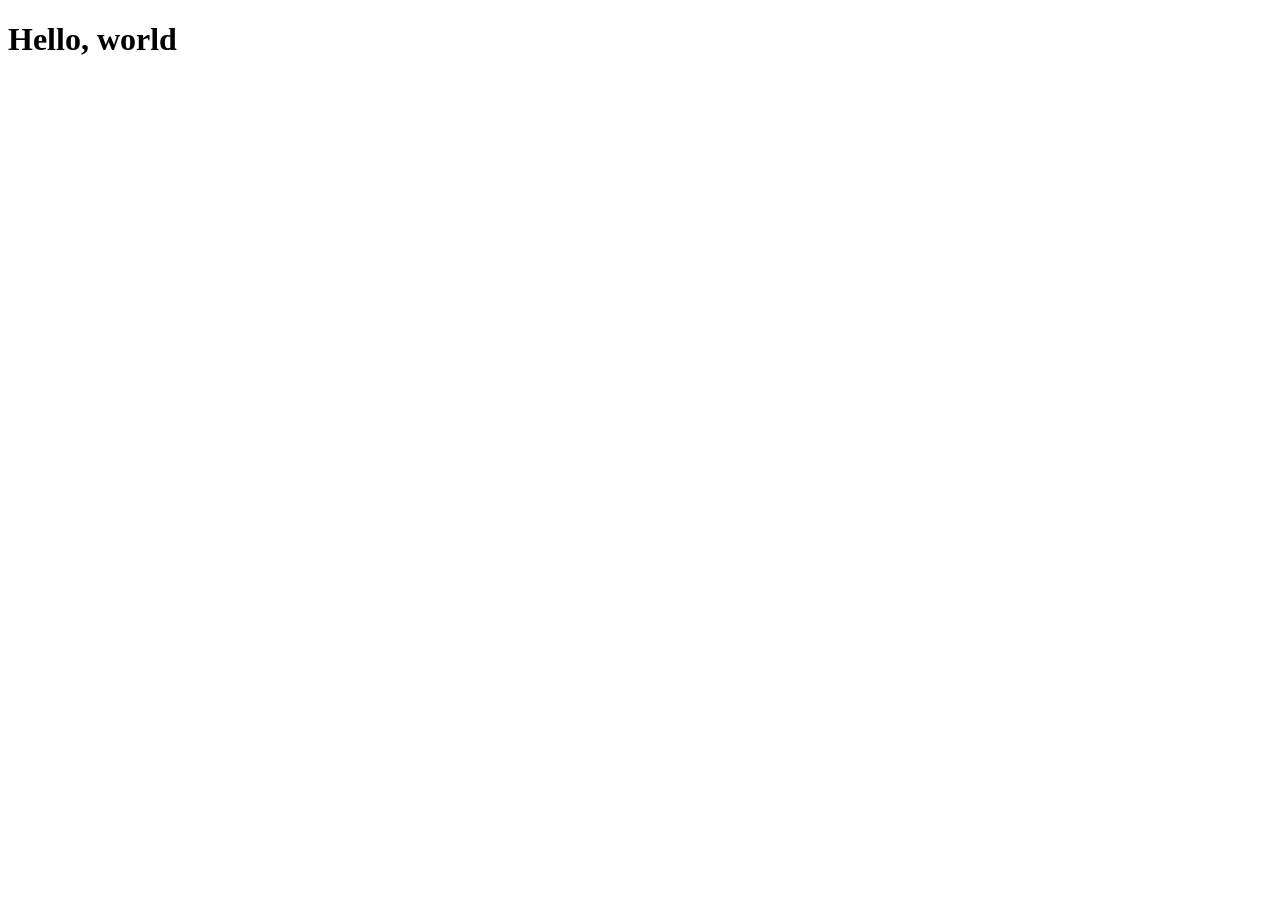
==== index.html @ 412cfb42 "feat: add hello world page Co-Authored-By: Claude Opus 5.5 (1M context) <noreply@anthropic.com>" ====
<!doctype html>
<html lang="en">
<head>
  <meta charset="utf-8">
  <meta name="viewport" content="width=device-width, initial-scale=1">
  <title>Nora van Vleet</title>
</head>
<body>
  <h1>Hello, world</h1>
</body>
</html>
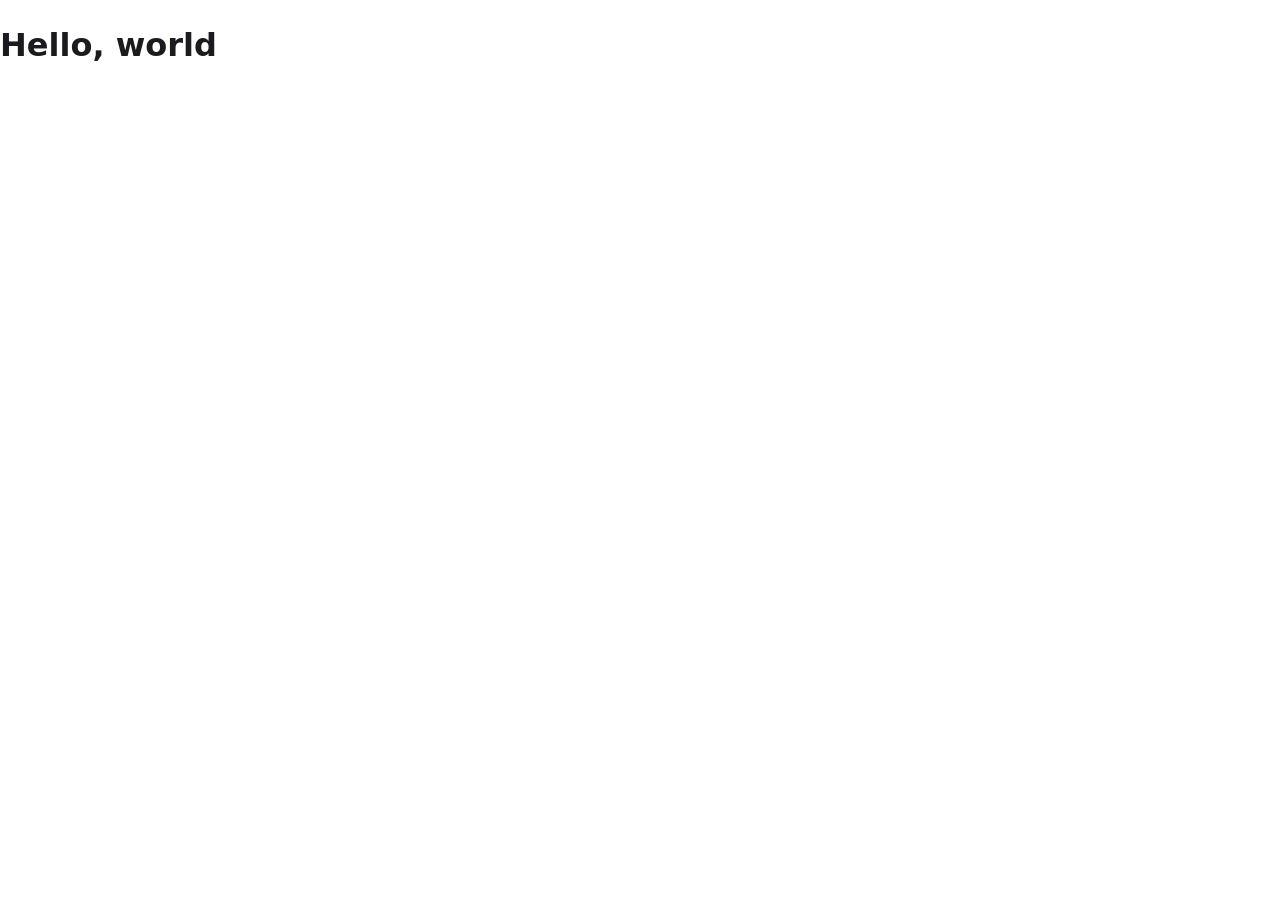
==== commit 3804cf91: "feat: add color palette styles Co-Authored-By: Claude Opus 5.5 (1M context) <noreply@anthropic.com>" ====
--- a/index.html
+++ b/index.html
@@ -3,7 +3,8 @@
 <head>
   <meta charset="utf-8">
   <meta name="viewport" content="width=device-width, initial-scale=1">
-  <title>Nora van Vleet</title>
+  <title>Nora Van Vleet</title>
+  <link rel="stylesheet" href="styles.css">
 </head>
 <body>
   <h1>Hello, world</h1>
--- a/styles.css
+++ b/styles.css
@@ -0,0 +1,17 @@
+:root {
+  --color-bg: #FFFFFF;
+  --color-surface: #F7F0F4;
+  --color-text: #1A1A1F;
+  --color-muted: #5C5A63;
+  --color-primary: #C8186C;
+  --color-secondary: #1E3A5F;
+  --color-on-primary: #FFFFFF;
+}
+
+body {
+  margin: 0;
+  background: var(--color-bg);
+  color: var(--color-text);
+  font-family: system-ui, -apple-system, "Segoe UI", Roboto, sans-serif;
+  line-height: 1.5;
+}
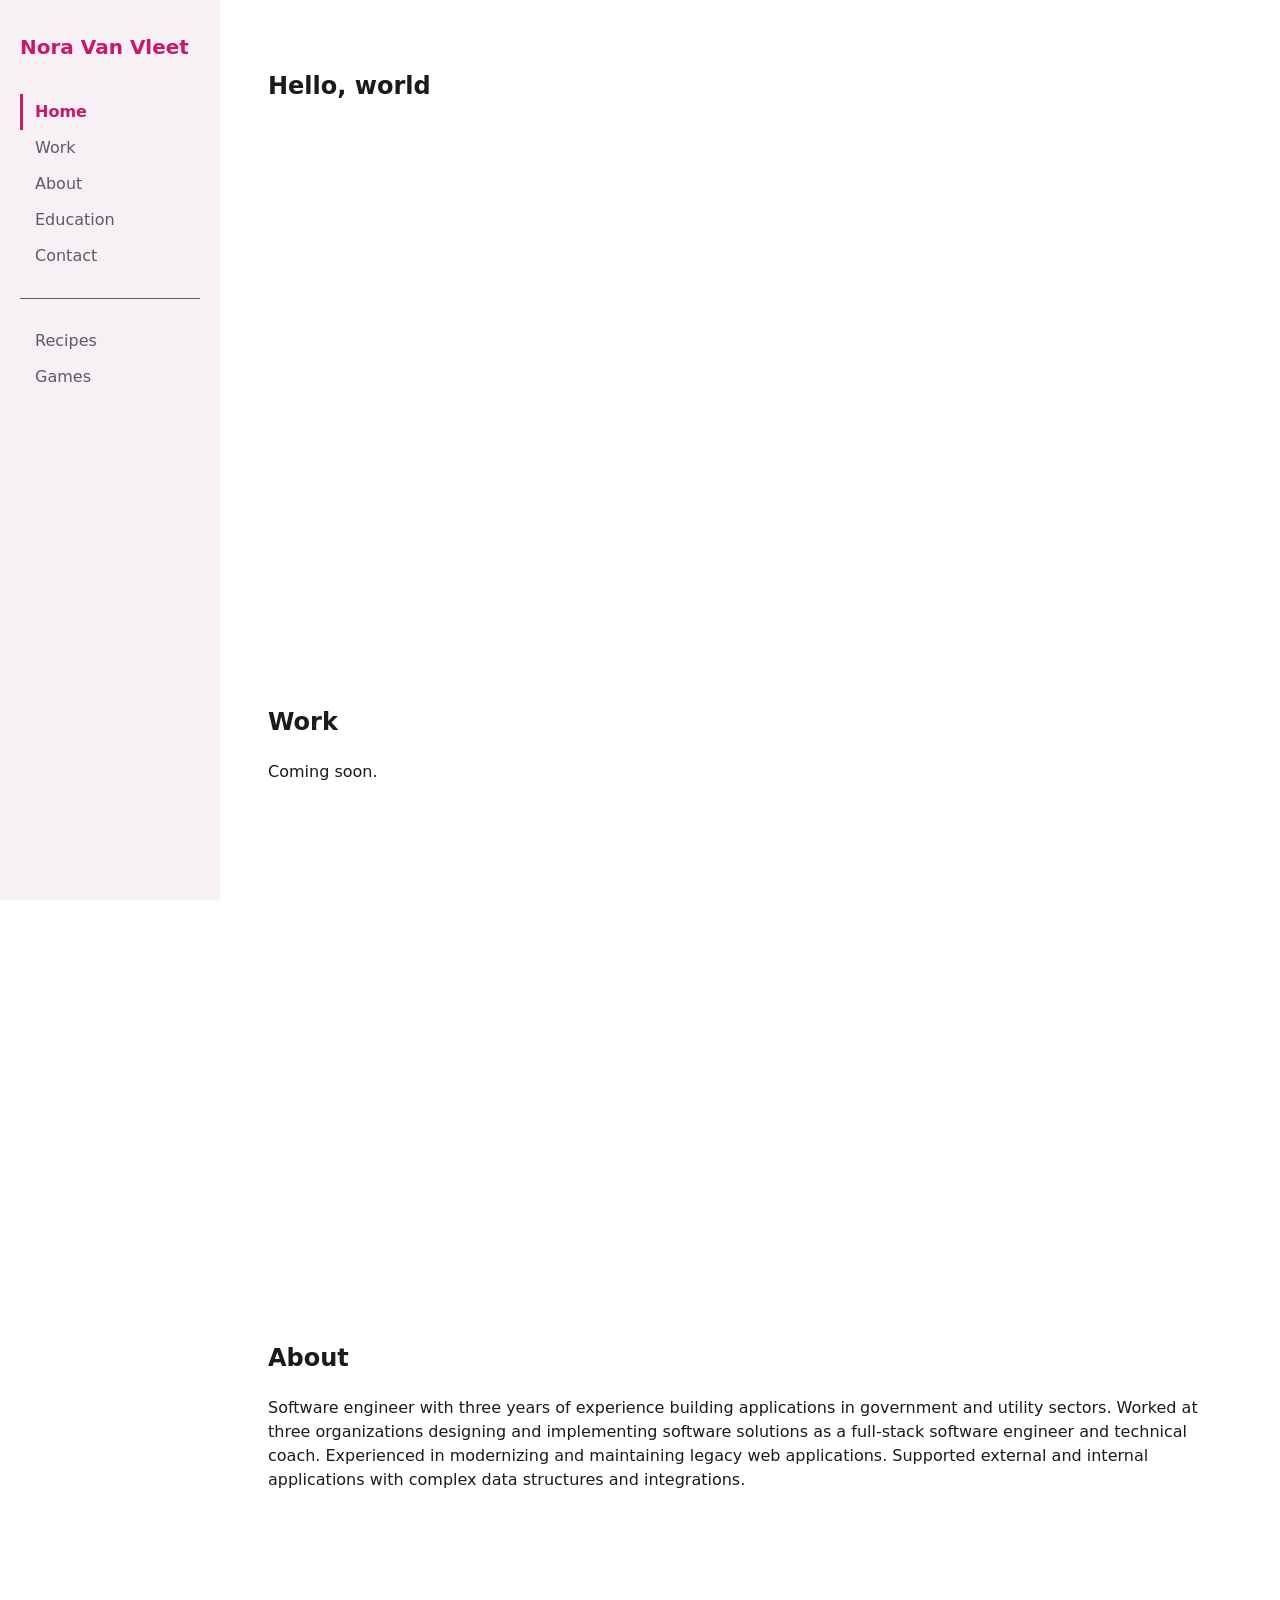
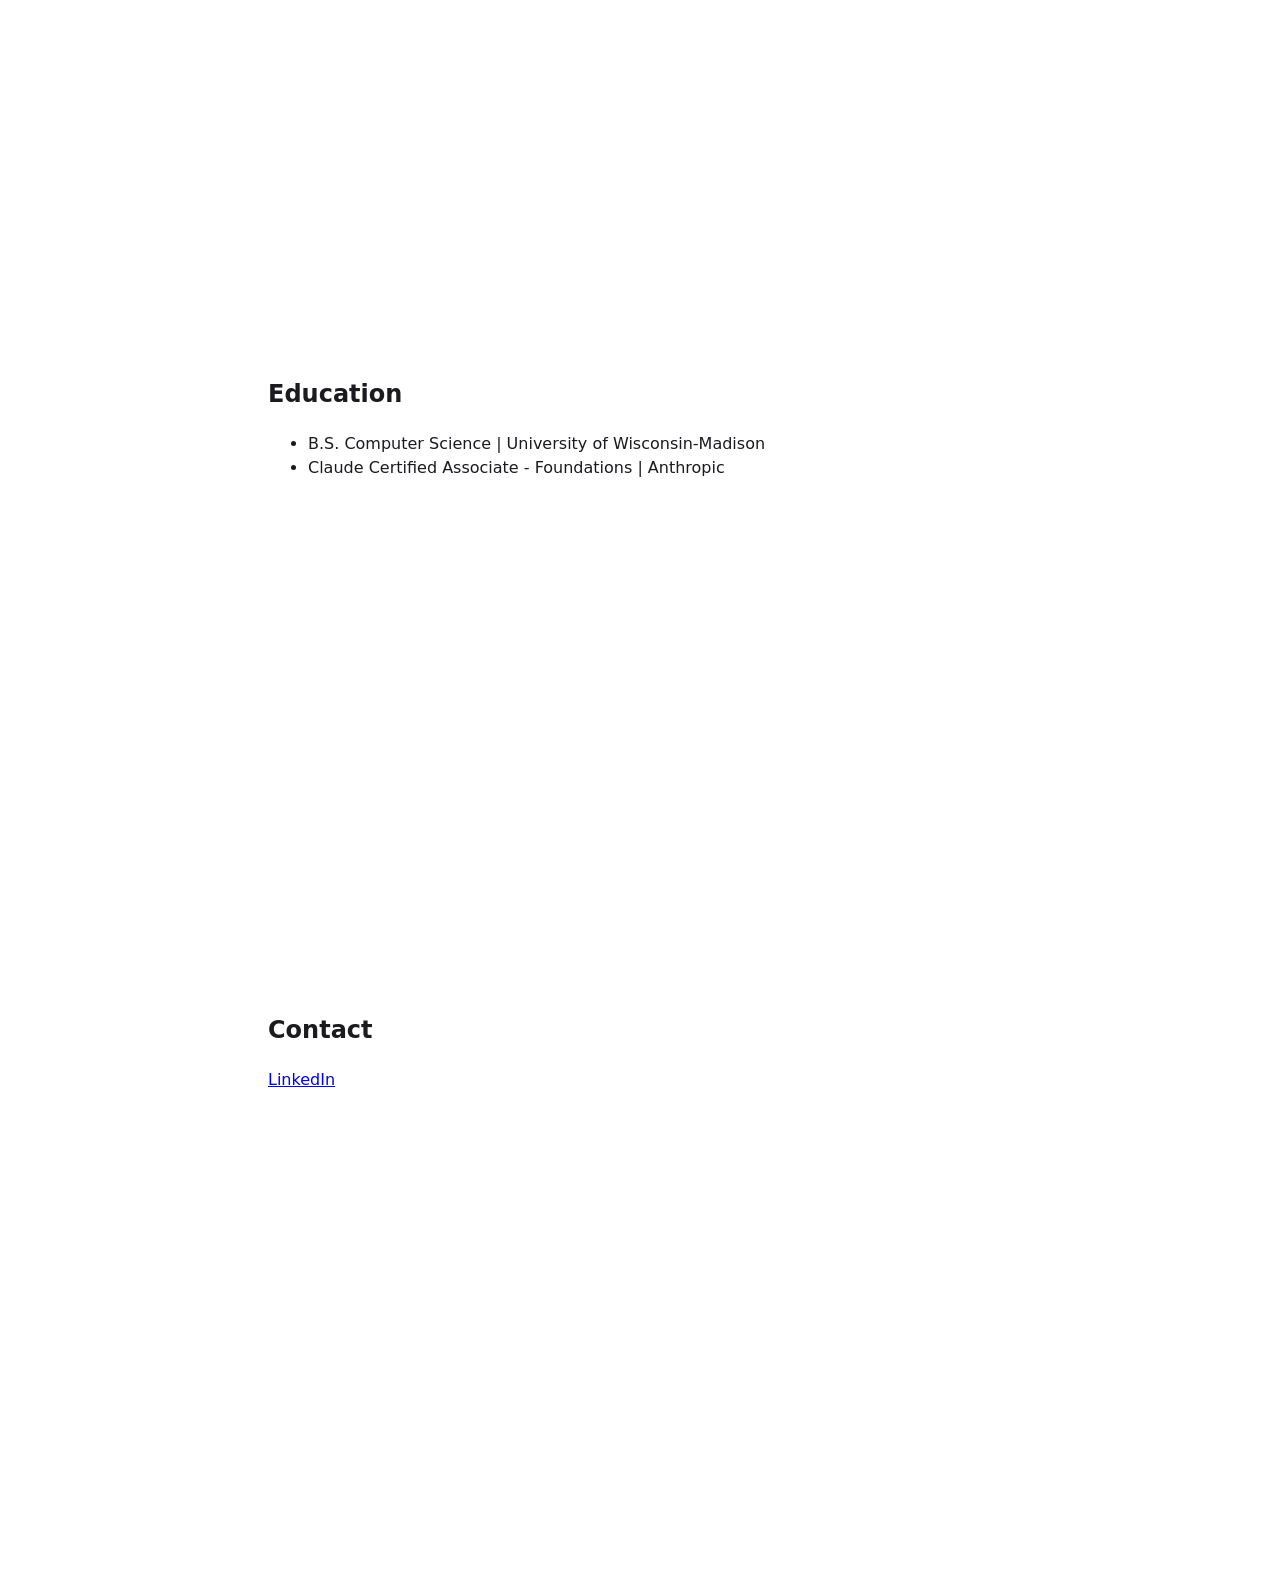
==== commit 5c3e0d4d: "feat: replace services section with education Co-Authored-By: Claude Opus 5.5 (1M context) <noreply@" ====
--- a/index.html
+++ b/index.html
@@ -5,8 +5,50 @@
   <meta name="viewport" content="width=device-width, initial-scale=1">
   <title>Nora Van Vleet</title>
   <link rel="stylesheet" href="styles.css">
+  <script src="nav.js" defer></script>
 </head>
 <body>
-  <h1>Hello, world</h1>
+  <header class="site-header">
+    <a class="site-name" href="index.html">Nora Van Vleet</a>
+    <button class="menu-button" type="button" aria-expanded="false" aria-controls="site-nav">Menu</button>
+    <nav id="site-nav" class="site-nav" aria-label="Main">
+      <ul>
+        <li><a href="index.html#home">Home</a></li>
+        <li><a href="index.html#work">Work</a></li>
+        <li><a href="index.html#about">About</a></li>
+        <li><a href="index.html#education">Education</a></li>
+        <li><a href="index.html#contact">Contact</a></li>
+      </ul>
+      <ul>
+        <li><a href="recipes.html">Recipes</a></li>
+        <li><a href="games.html">Games</a></li>
+      </ul>
+    </nav>
+  </header>
+
+  <main>
+    <section id="home">
+      <h1>Hello, world</h1>
+    </section>
+    <section id="work">
+      <h2>Work</h2>
+      <p>Coming soon.</p>
+    </section>
+    <section id="about">
+      <h2>About</h2>
+      <p>Software engineer with three years of experience building applications in government and utility sectors. Worked at three organizations designing and implementing software solutions as a full-stack software engineer and technical coach. Experienced in modernizing and maintaining legacy web applications. Supported external and internal applications with complex data structures and integrations.</p>
+    </section>
+    <section id="education">
+      <h2>Education</h2>
+      <ul>
+        <li>B.S. Computer Science | University of Wisconsin-Madison</li>
+        <li>Claude Certified Associate - Foundations | Anthropic</li>
+      </ul>
+    </section>
+    <section id="contact">
+      <h2>Contact</h2>
+      <p><a href="https://www.linkedin.com/in/nora-van-vleet/">LinkedIn</a></p>
+    </section>
+  </main>
 </body>
 </html>
--- a/styles.css
+++ b/styles.css
@@ -6,6 +6,8 @@
   --color-primary: #C8186C;
   --color-secondary: #1E3A5F;
   --color-on-primary: #FFFFFF;
+
+  --nav-width: 220px;
 }
 
 body {
@@ -15,3 +17,140 @@
   font-family: system-ui, -apple-system, "Segoe UI", Roboto, sans-serif;
   line-height: 1.5;
 }
+
+@media (prefers-reduced-motion: no-preference) {
+  html {
+    scroll-behavior: smooth;
+  }
+}
+
+:focus-visible {
+  outline: 2px solid var(--color-primary);
+  outline-offset: 2px;
+}
+
+/* Navigation: fixed on the left on wide screens */
+
+.site-header {
+  position: fixed;
+  inset: 0 auto 0 0;
+  width: var(--nav-width);
+  box-sizing: border-box;
+  padding: 32px 20px;
+  background: var(--color-surface);
+  overflow-y: auto;
+}
+
+.site-name {
+  display: block;
+  margin-bottom: 32px;
+  color: var(--color-primary);
+  font-size: 1.25rem;
+  font-weight: 700;
+  text-decoration: none;
+}
+
+.menu-button {
+  display: none;
+}
+
+.site-nav ul {
+  margin: 0;
+  padding: 0;
+  list-style: none;
+}
+
+.site-nav ul + ul {
+  margin-top: 24px;
+  padding-top: 24px;
+  border-top: 1px solid var(--color-muted);
+}
+
+.site-nav a {
+  display: block;
+  padding: 6px 12px;
+  border-left: 3px solid transparent;
+  color: var(--color-muted);
+  text-decoration: none;
+}
+
+.site-nav a:hover {
+  color: var(--color-text);
+}
+
+.site-nav a[aria-current] {
+  border-left-color: var(--color-primary);
+  color: var(--color-primary);
+  font-weight: 600;
+}
+
+/* Content */
+
+main {
+  margin-left: var(--nav-width);
+  padding: 0 48px;
+}
+
+section {
+  min-height: 60vh;
+  padding: 48px 0;
+  scroll-margin-top: 0;
+}
+
+/* Narrow screens: top bar with a menu button */
+
+@media (max-width: 767px) {
+  .site-header {
+    position: sticky;
+    inset: auto;
+    top: 0;
+    z-index: 1;
+    width: auto;
+    display: flex;
+    flex-wrap: wrap;
+    align-items: center;
+    justify-content: space-between;
+    padding: 12px 16px;
+    overflow: visible;
+  }
+
+  .site-name {
+    margin-bottom: 0;
+  }
+
+  .menu-button {
+    display: block;
+    padding: 8px 14px;
+    border: 0;
+    border-radius: 6px;
+    background: var(--color-primary);
+    color: var(--color-on-primary);
+    font: inherit;
+    font-weight: 600;
+    cursor: pointer;
+  }
+
+  .site-nav {
+    flex-basis: 100%;
+    padding-top: 12px;
+  }
+
+  .site-nav.is-collapsed {
+    display: none;
+  }
+
+  .site-nav ul + ul {
+    margin-top: 12px;
+    padding-top: 12px;
+  }
+
+  main {
+    margin-left: 0;
+    padding: 0 16px;
+  }
+
+  section {
+    padding: 32px 0;
+    scroll-margin-top: 64px;
+  }
+}
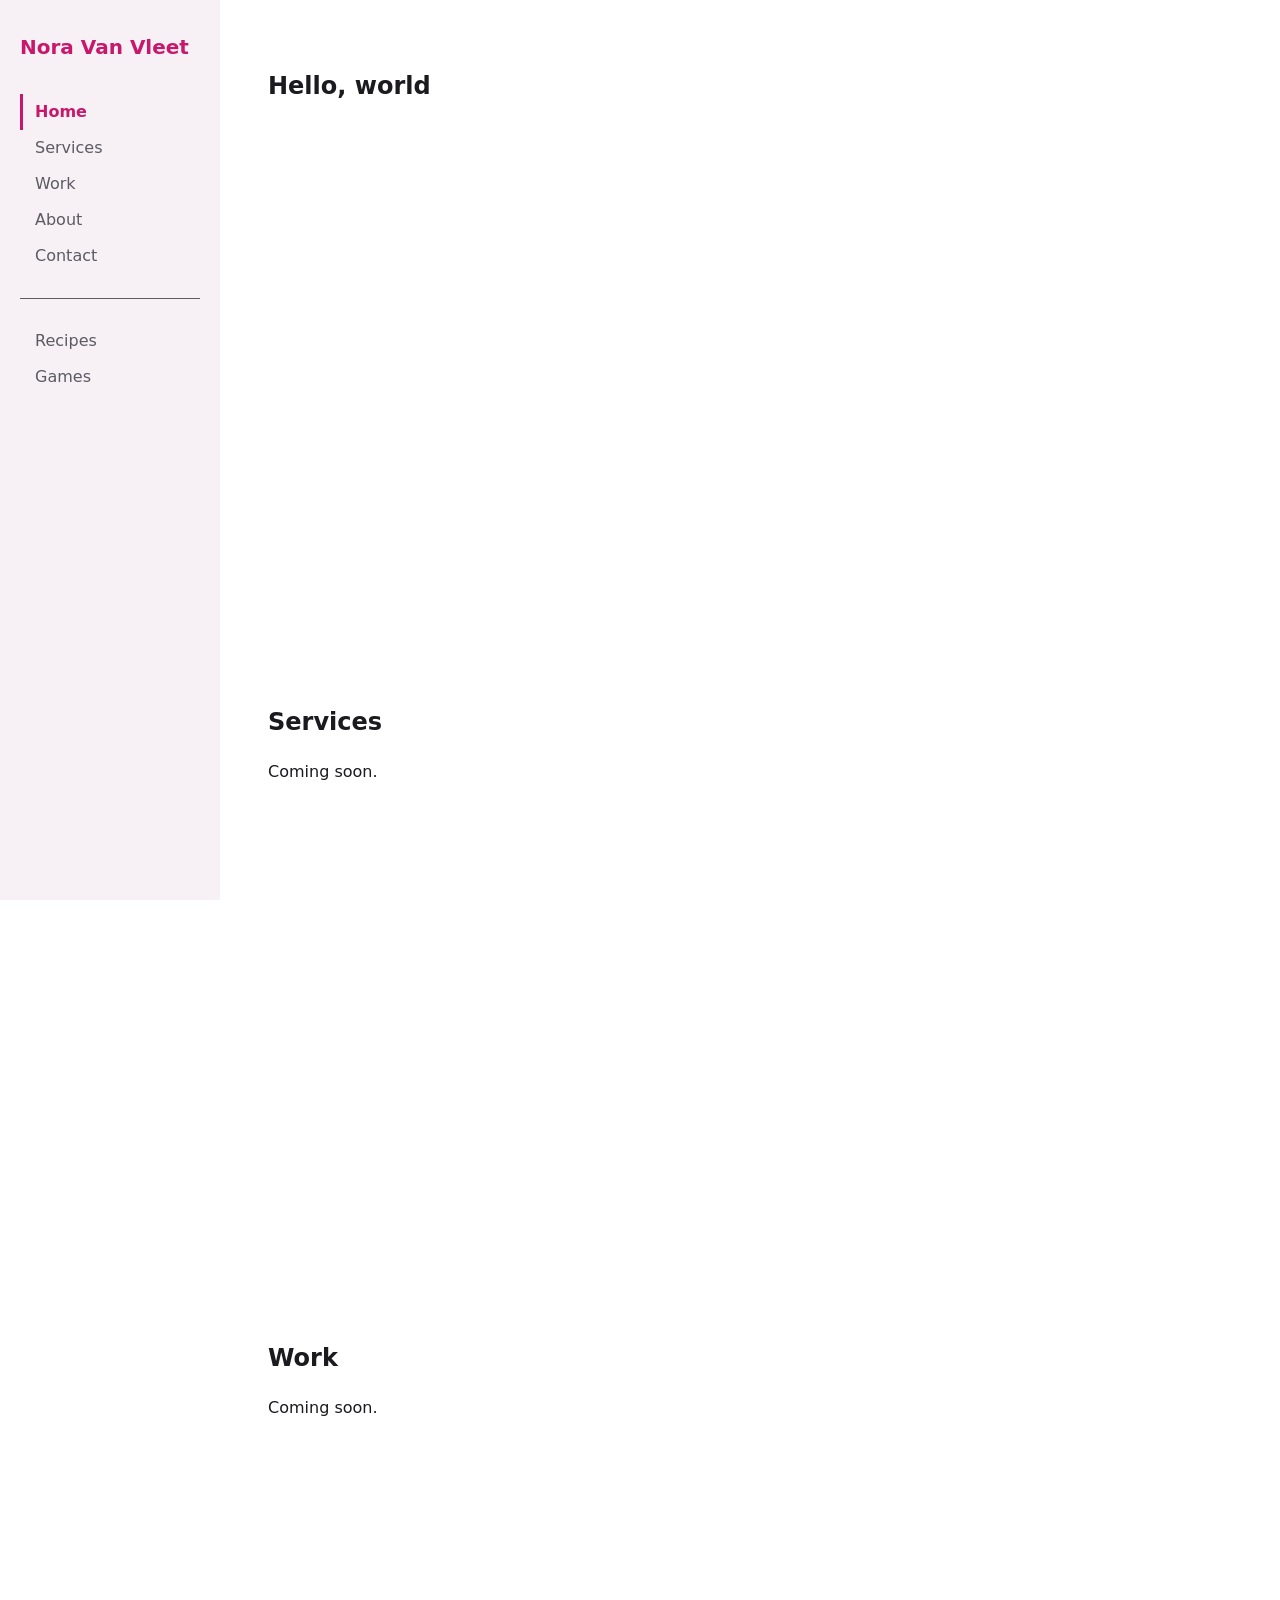
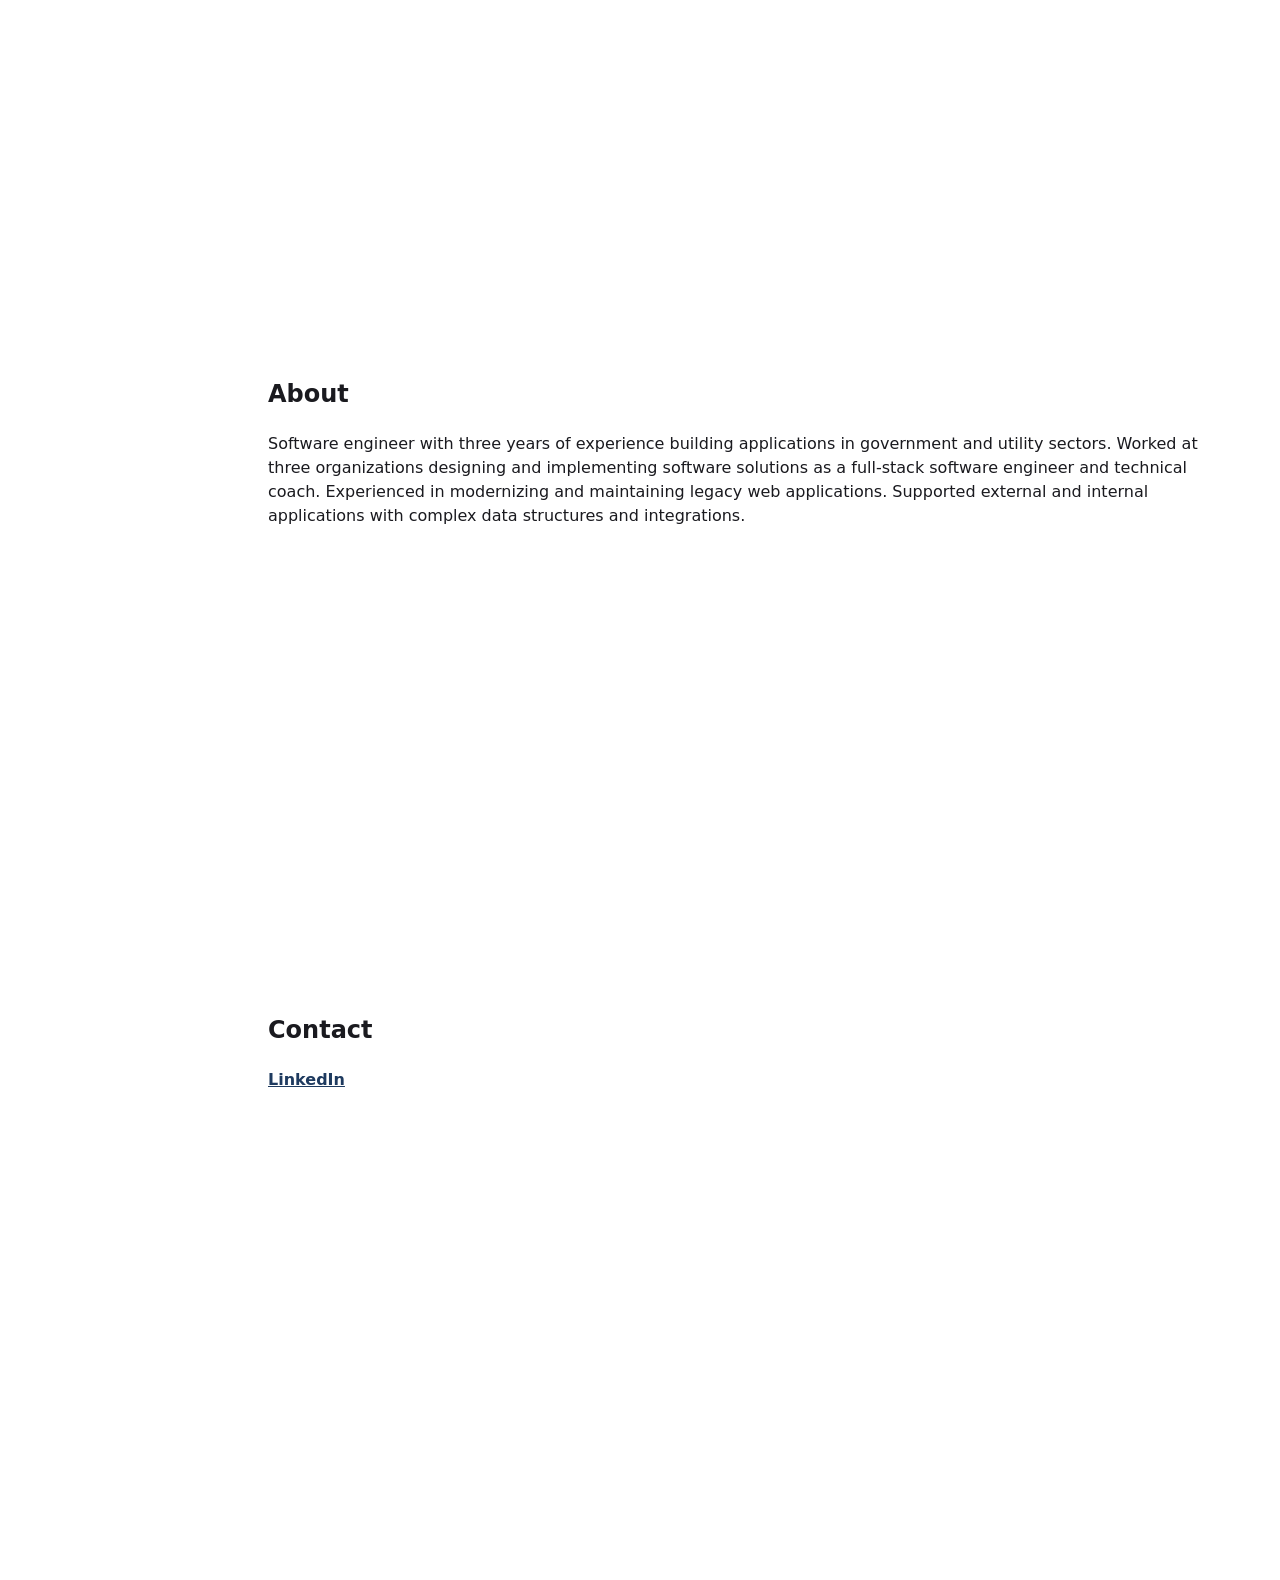
==== commit 22ea6173: "feat(contact): add linkedin link Co-Authored-By: Claude Opus 5.5 (1M context) <noreply@anthropic.com" ====
--- a/index.html
+++ b/index.html
@@ -14,9 +14,9 @@
     <nav id="site-nav" class="site-nav" aria-label="Main">
       <ul>
         <li><a href="index.html#home">Home</a></li>
+        <li><a href="index.html#services">Services</a></li>
         <li><a href="index.html#work">Work</a></li>
         <li><a href="index.html#about">About</a></li>
-        <li><a href="index.html#education">Education</a></li>
         <li><a href="index.html#contact">Contact</a></li>
       </ul>
       <ul>
@@ -30,6 +30,10 @@
     <section id="home">
       <h1>Hello, world</h1>
     </section>
+    <section id="services">
+      <h2>Services</h2>
+      <p>Coming soon.</p>
+    </section>
     <section id="work">
       <h2>Work</h2>
       <p>Coming soon.</p>
@@ -38,13 +42,6 @@
       <h2>About</h2>
       <p>Software engineer with three years of experience building applications in government and utility sectors. Worked at three organizations designing and implementing software solutions as a full-stack software engineer and technical coach. Experienced in modernizing and maintaining legacy web applications. Supported external and internal applications with complex data structures and integrations.</p>
     </section>
-    <section id="education">
-      <h2>Education</h2>
-      <ul>
-        <li>B.S. Computer Science | University of Wisconsin-Madison</li>
-        <li>Claude Certified Associate - Foundations | Anthropic</li>
-      </ul>
-    </section>
     <section id="contact">
       <h2>Contact</h2>
       <p><a href="https://www.linkedin.com/in/nora-van-vleet/">LinkedIn</a></p>
--- a/styles.css
+++ b/styles.css
@@ -91,6 +91,11 @@
   padding: 0 48px;
 }
 
+main a {
+  color: var(--color-secondary);
+  font-weight: 600;
+}
+
 section {
   min-height: 60vh;
   padding: 48px 0;
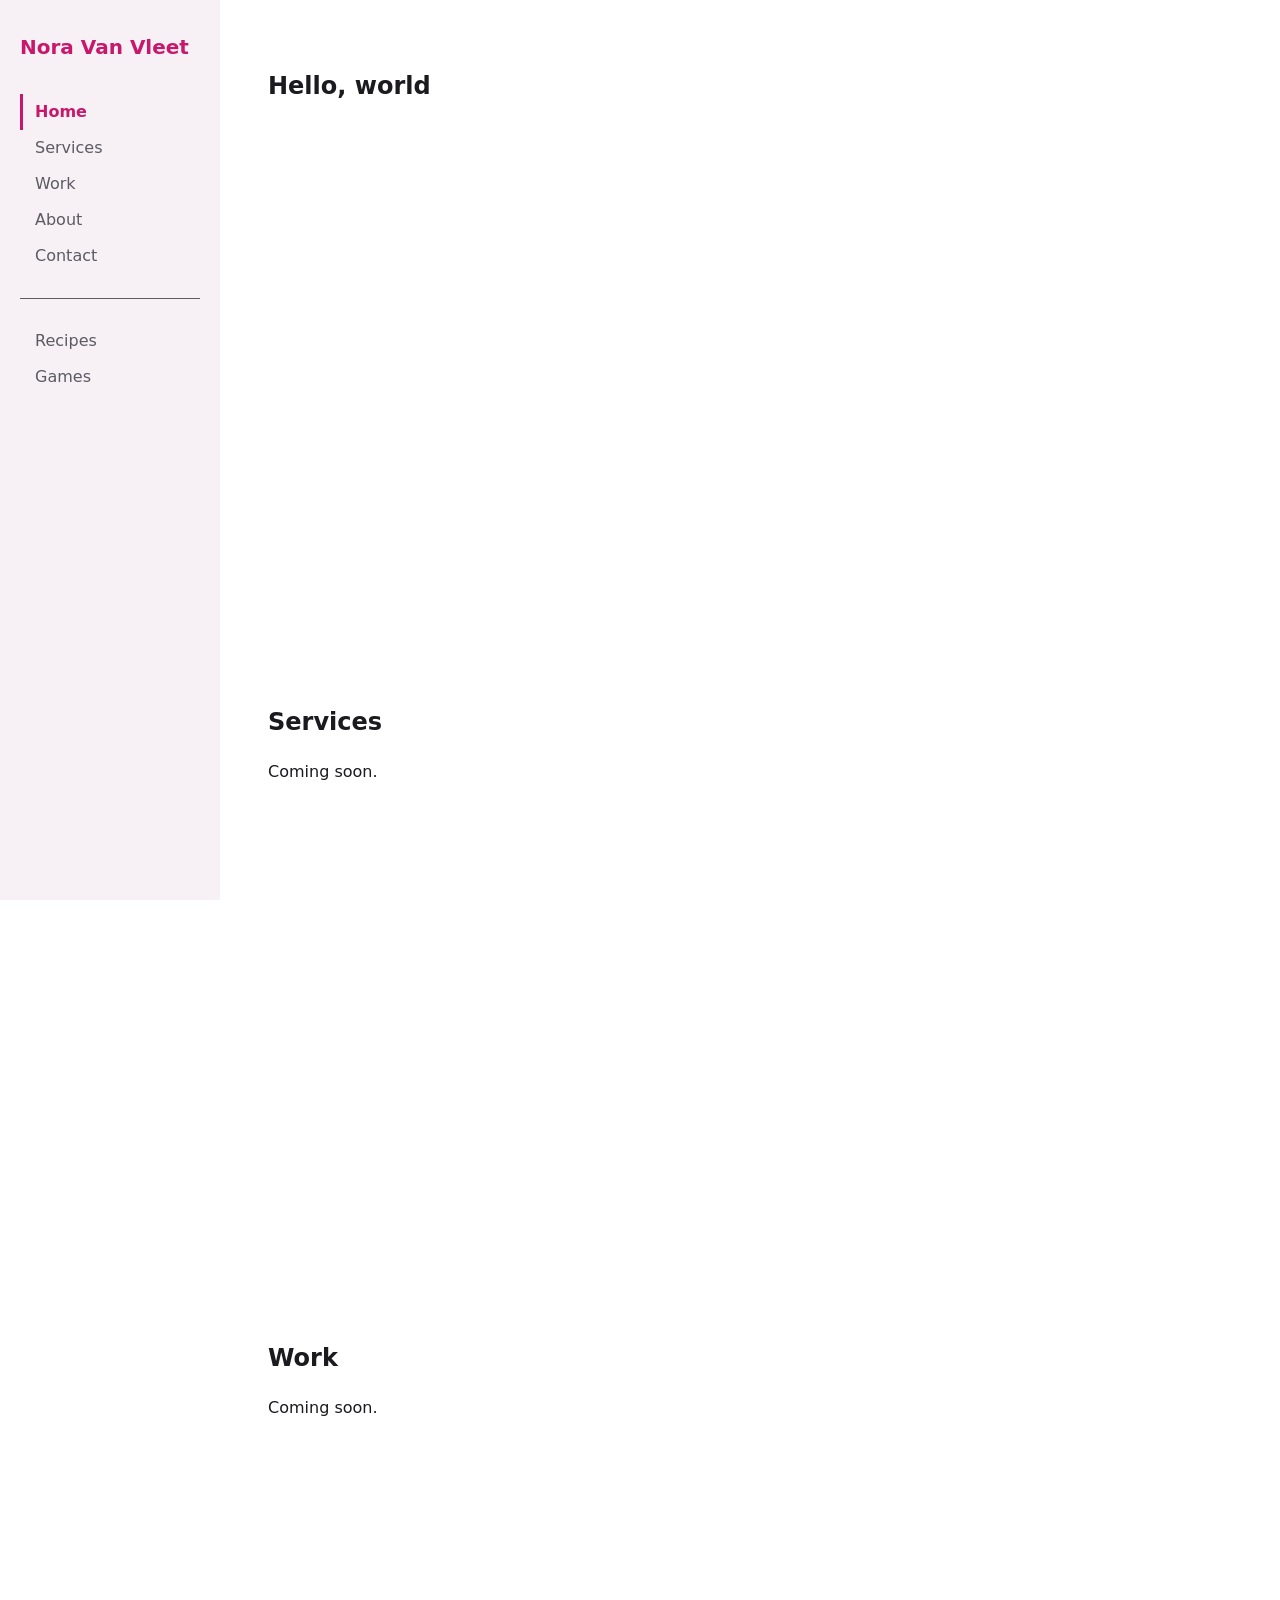
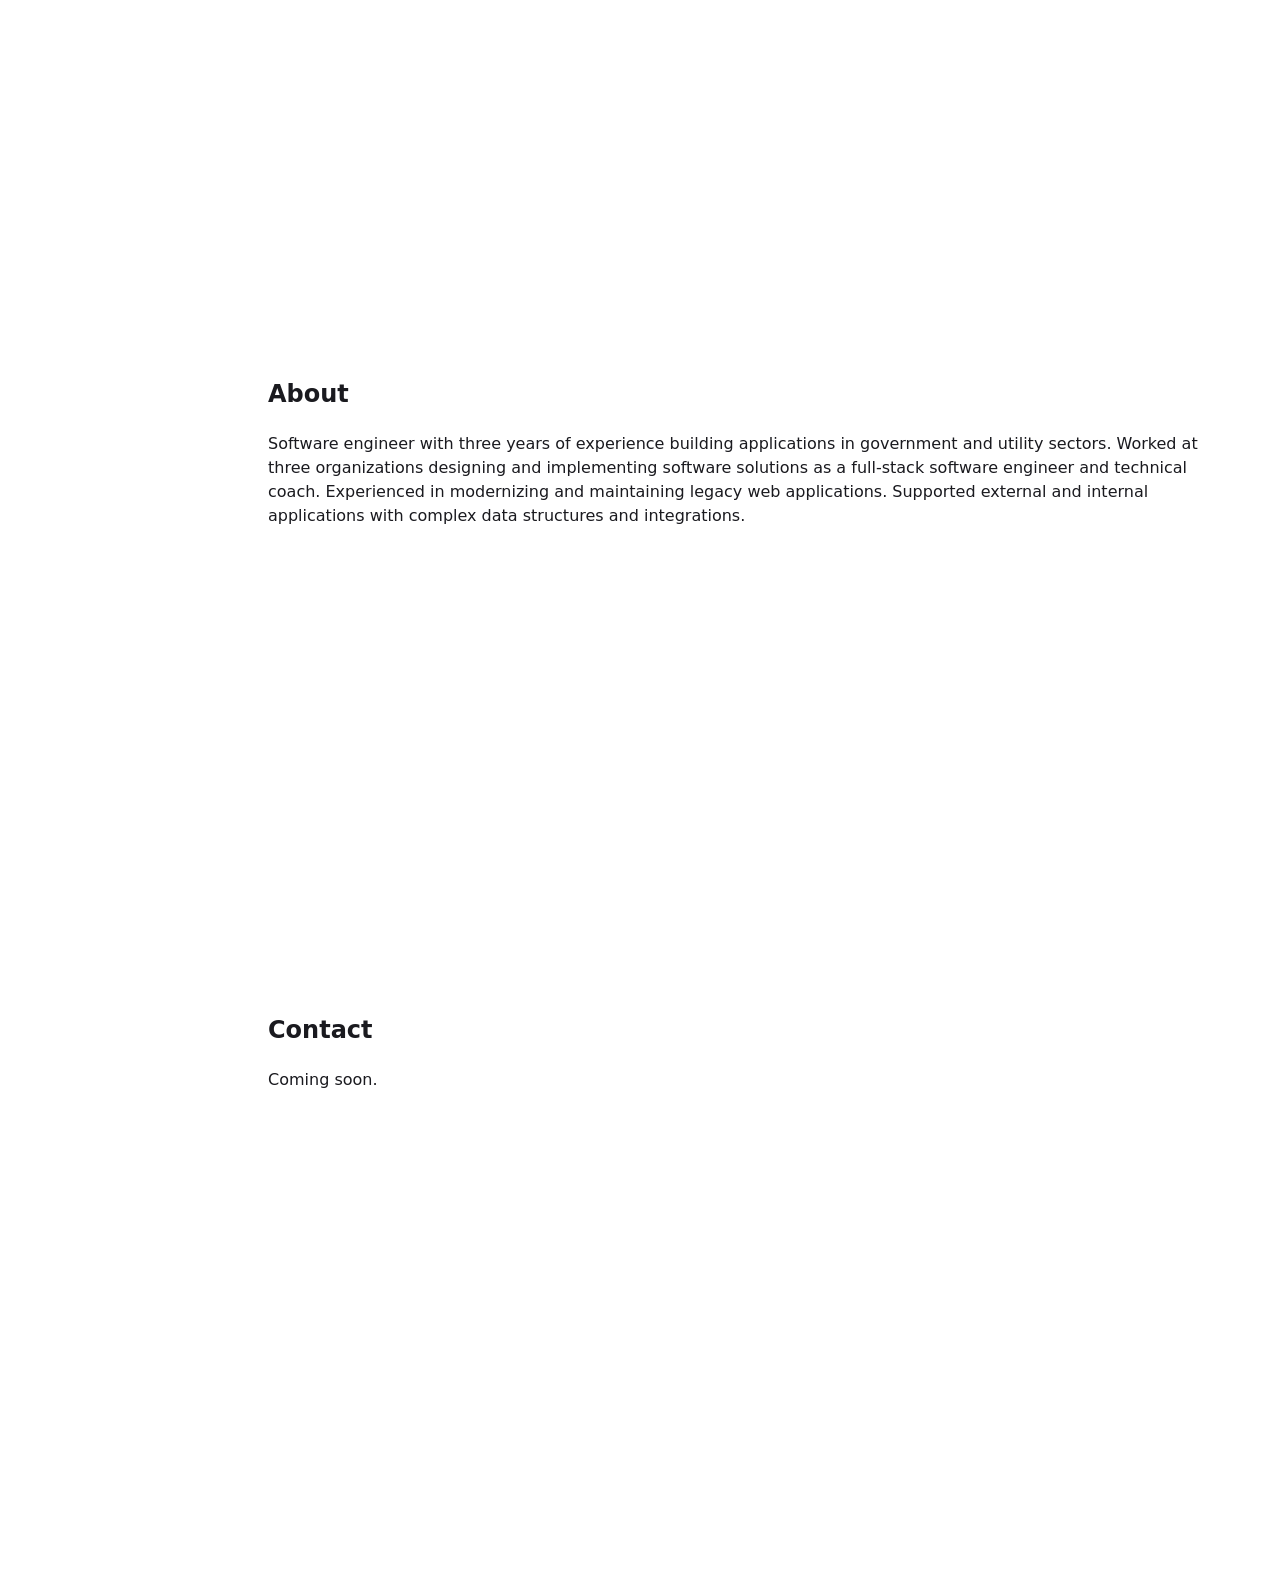
==== commit 49d2c2d1: "feat(about): add about section bio Co-Authored-By: Claude Opus 5.5 (1M context) <noreply@anthropic.c" ====
--- a/index.html
+++ b/index.html
@@ -44,7 +44,7 @@
     </section>
     <section id="contact">
       <h2>Contact</h2>
-      <p><a href="https://www.linkedin.com/in/nora-van-vleet/">LinkedIn</a></p>
+      <p>Coming soon.</p>
     </section>
   </main>
 </body>
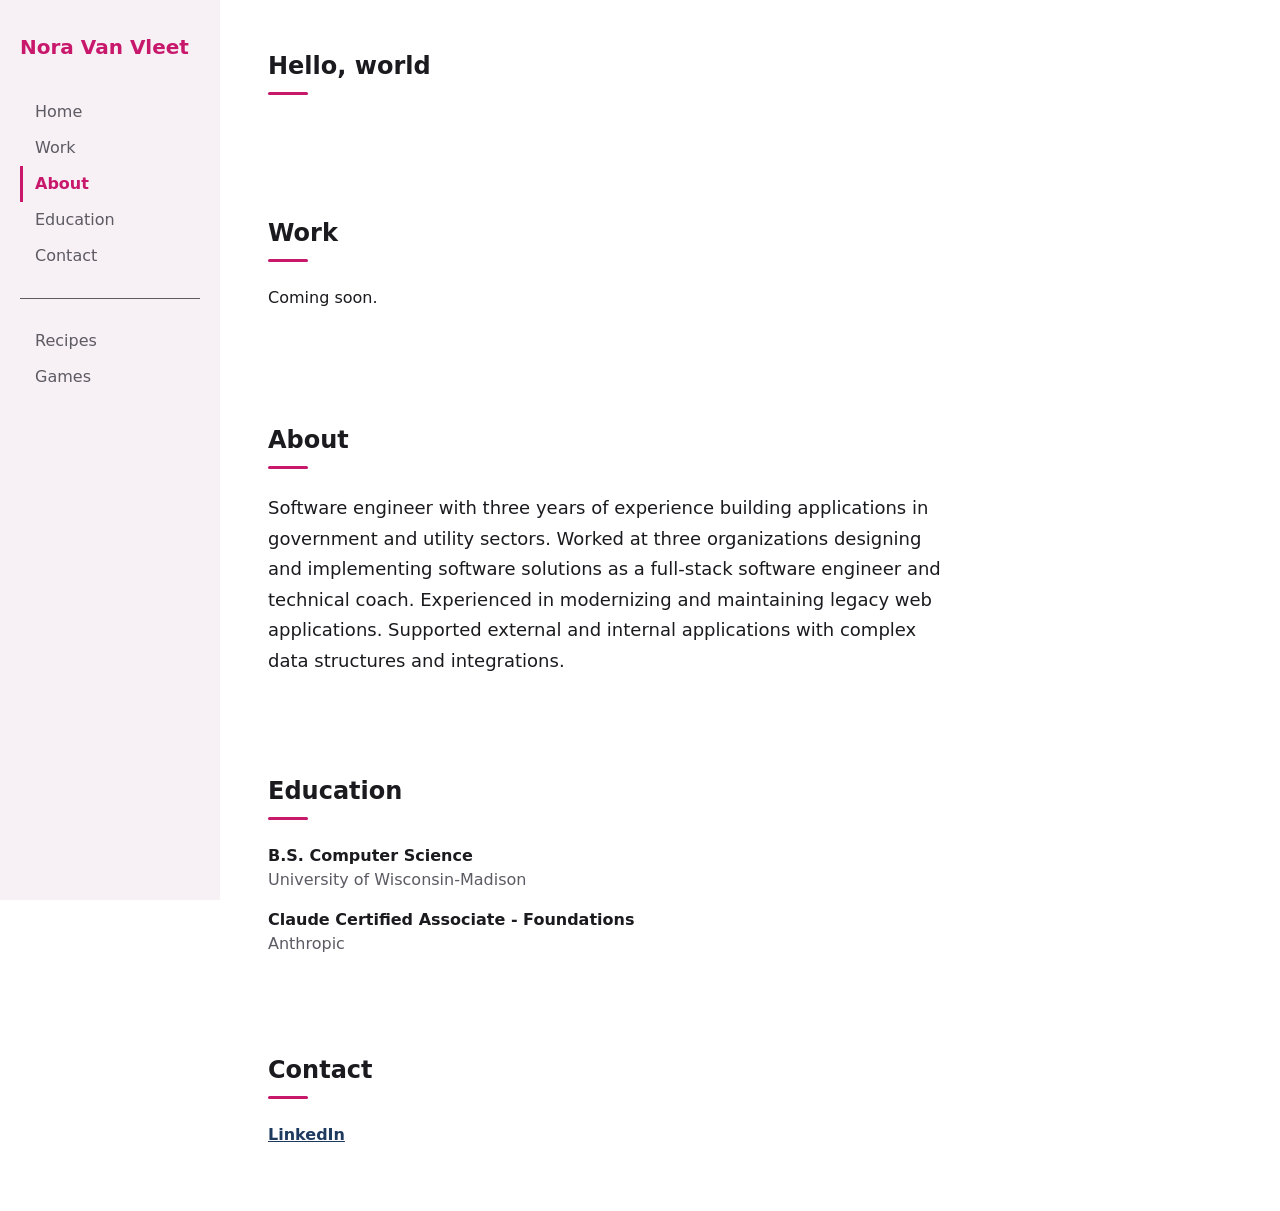
==== commit 6d2bf3f1: "feat: style about and education sections Co-Authored-By: Claude Opus 5.5 (1M context) <noreply@anthr" ====
--- a/index.html
+++ b/index.html
@@ -14,9 +14,9 @@
     <nav id="site-nav" class="site-nav" aria-label="Main">
       <ul>
         <li><a href="index.html#home">Home</a></li>
-        <li><a href="index.html#services">Services</a></li>
         <li><a href="index.html#work">Work</a></li>
         <li><a href="index.html#about">About</a></li>
+        <li><a href="index.html#education">Education</a></li>
         <li><a href="index.html#contact">Contact</a></li>
       </ul>
       <ul>
@@ -30,21 +30,30 @@
     <section id="home">
       <h1>Hello, world</h1>
     </section>
-    <section id="services">
-      <h2>Services</h2>
-      <p>Coming soon.</p>
-    </section>
     <section id="work">
       <h2>Work</h2>
       <p>Coming soon.</p>
     </section>
     <section id="about">
       <h2>About</h2>
-      <p>Software engineer with three years of experience building applications in government and utility sectors. Worked at three organizations designing and implementing software solutions as a full-stack software engineer and technical coach. Experienced in modernizing and maintaining legacy web applications. Supported external and internal applications with complex data structures and integrations.</p>
+      <p class="lead">Software engineer with three years of experience building applications in government and utility sectors. Worked at three organizations designing and implementing software solutions as a full-stack software engineer and technical coach. Experienced in modernizing and maintaining legacy web applications. Supported external and internal applications with complex data structures and integrations.</p>
+    </section>
+    <section id="education">
+      <h2>Education</h2>
+      <ul class="credentials">
+        <li>
+          <span class="credential-title">B.S. Computer Science</span>
+          <span class="credential-issuer">University of Wisconsin-Madison</span>
+        </li>
+        <li>
+          <span class="credential-title">Claude Certified Associate - Foundations</span>
+          <span class="credential-issuer">Anthropic</span>
+        </li>
+      </ul>
     </section>
     <section id="contact">
       <h2>Contact</h2>
-      <p>Coming soon.</p>
+      <p><a href="https://www.linkedin.com/in/nora-van-vleet/">LinkedIn</a></p>
     </section>
   </main>
 </body>
--- a/styles.css
+++ b/styles.css
@@ -97,9 +97,51 @@
 }
 
 section {
-  min-height: 60vh;
+  max-width: 68ch;
   padding: 48px 0;
   scroll-margin-top: 0;
+}
+
+section > h1,
+section > h2 {
+  margin: 0 0 24px;
+}
+
+section > h1::after,
+section > h2::after {
+  content: "";
+  display: block;
+  width: 40px;
+  height: 3px;
+  margin-top: 8px;
+  border-radius: 2px;
+  background: var(--color-primary);
+}
+
+.lead {
+  margin: 0;
+  font-size: 1.125rem;
+  line-height: 1.7;
+}
+
+.credentials {
+  margin: 0;
+  padding: 0;
+  list-style: none;
+}
+
+.credentials li + li {
+  margin-top: 16px;
+}
+
+.credential-title {
+  display: block;
+  font-weight: 600;
+}
+
+.credential-issuer {
+  display: block;
+  color: var(--color-muted);
 }
 
 /* Narrow screens: top bar with a menu button */
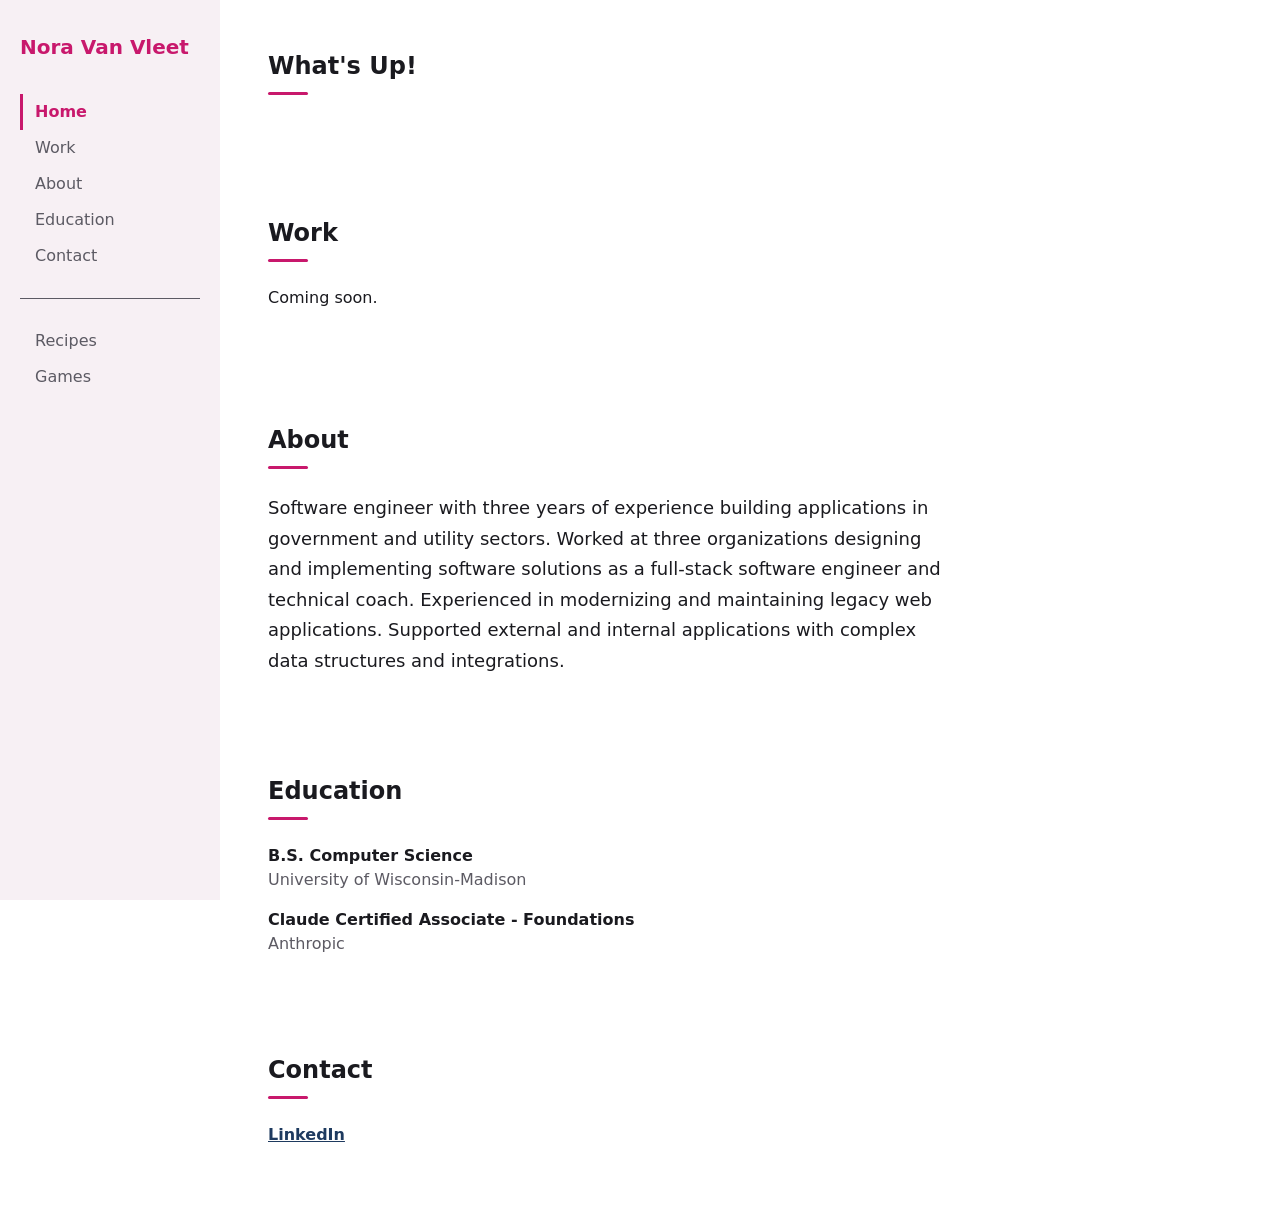
==== commit 7666fec9: "feat(home): change homepage heading to what's up Co-Authored-By: Claude Opus 5.5 (1M context) <norep" ====
--- a/index.html
+++ b/index.html
@@ -28,7 +28,7 @@
 
   <main>
     <section id="home">
-      <h1>Hello, world</h1>
+      <h1>What's Up!</h1>
     </section>
     <section id="work">
       <h2>Work</h2>
--- a/styles.css
+++ b/styles.css
@@ -158,7 +158,10 @@
     align-items: center;
     justify-content: space-between;
     padding: 12px 16px;
-    overflow: visible;
+    /* Let the open menu scroll when it's taller than the screen */
+    max-height: 100vh;
+    max-height: 100dvh;
+    overflow-y: auto;
   }
 
   .site-name {
